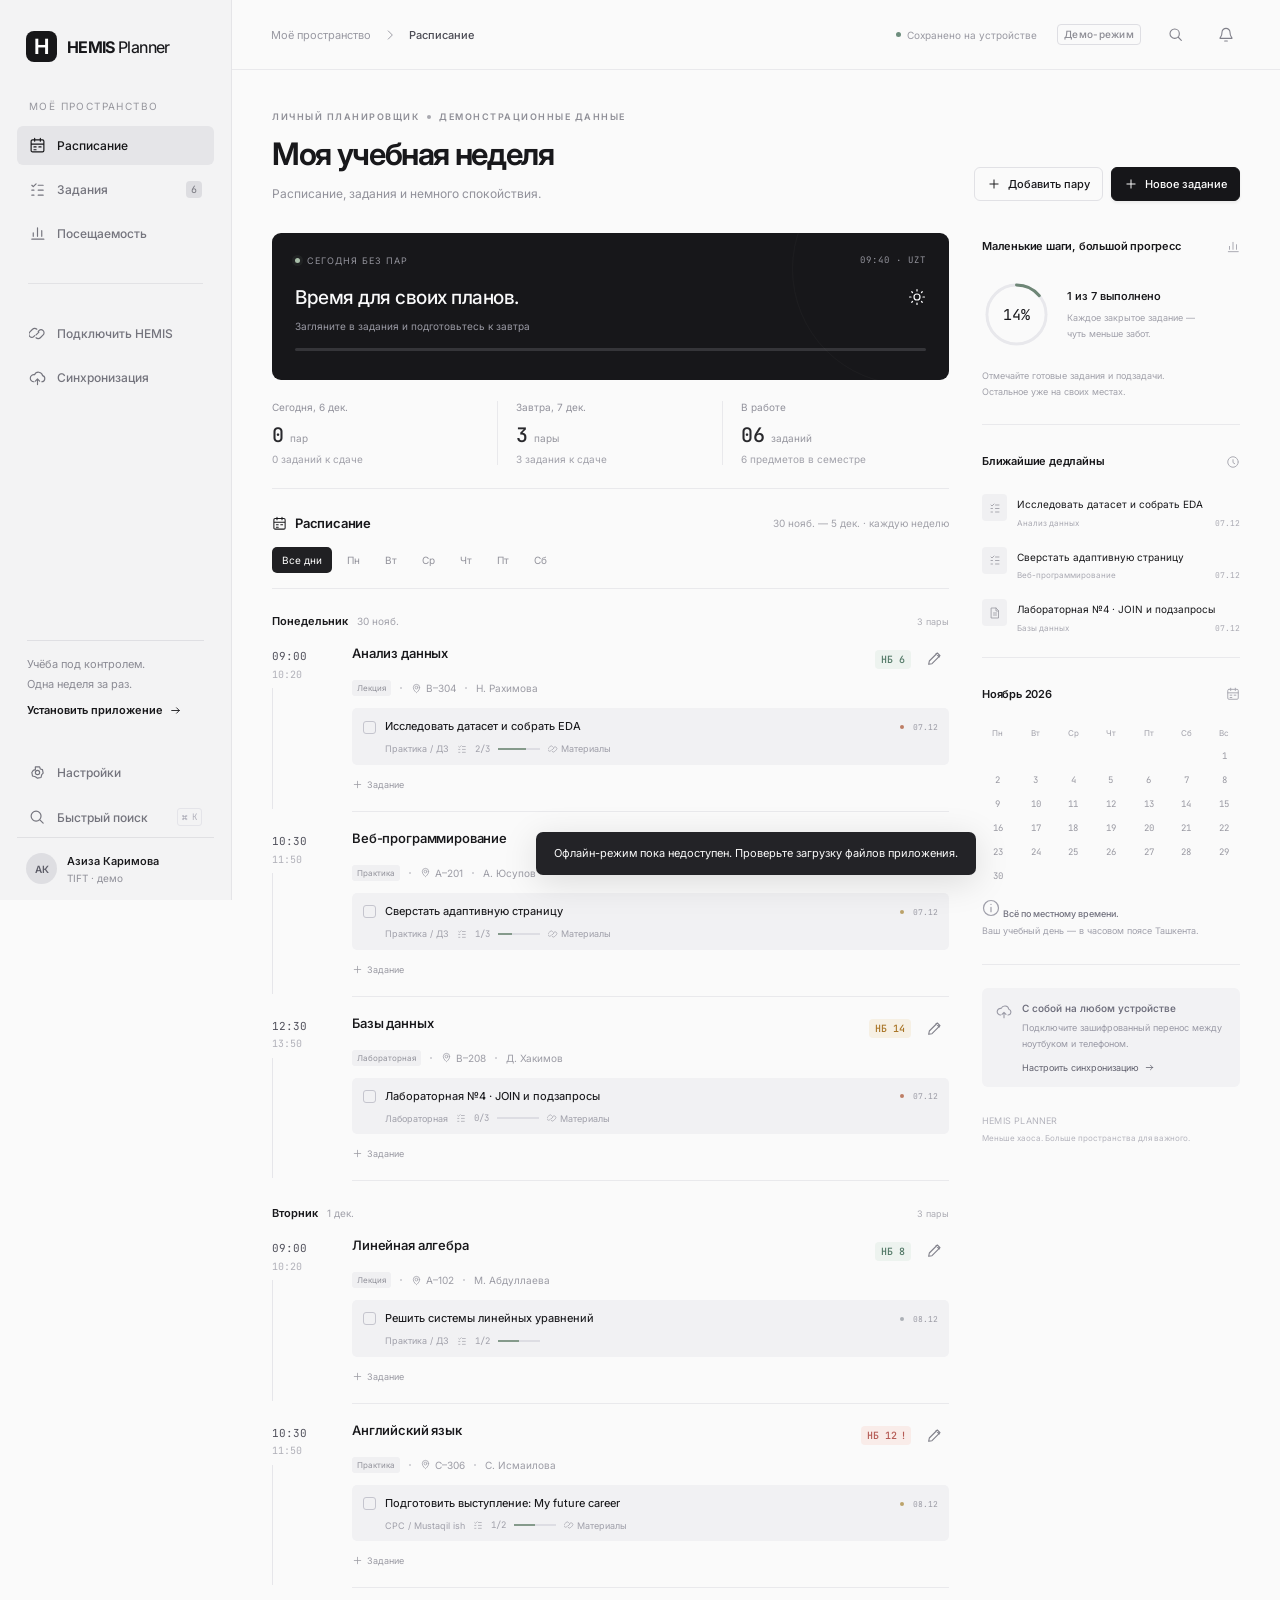
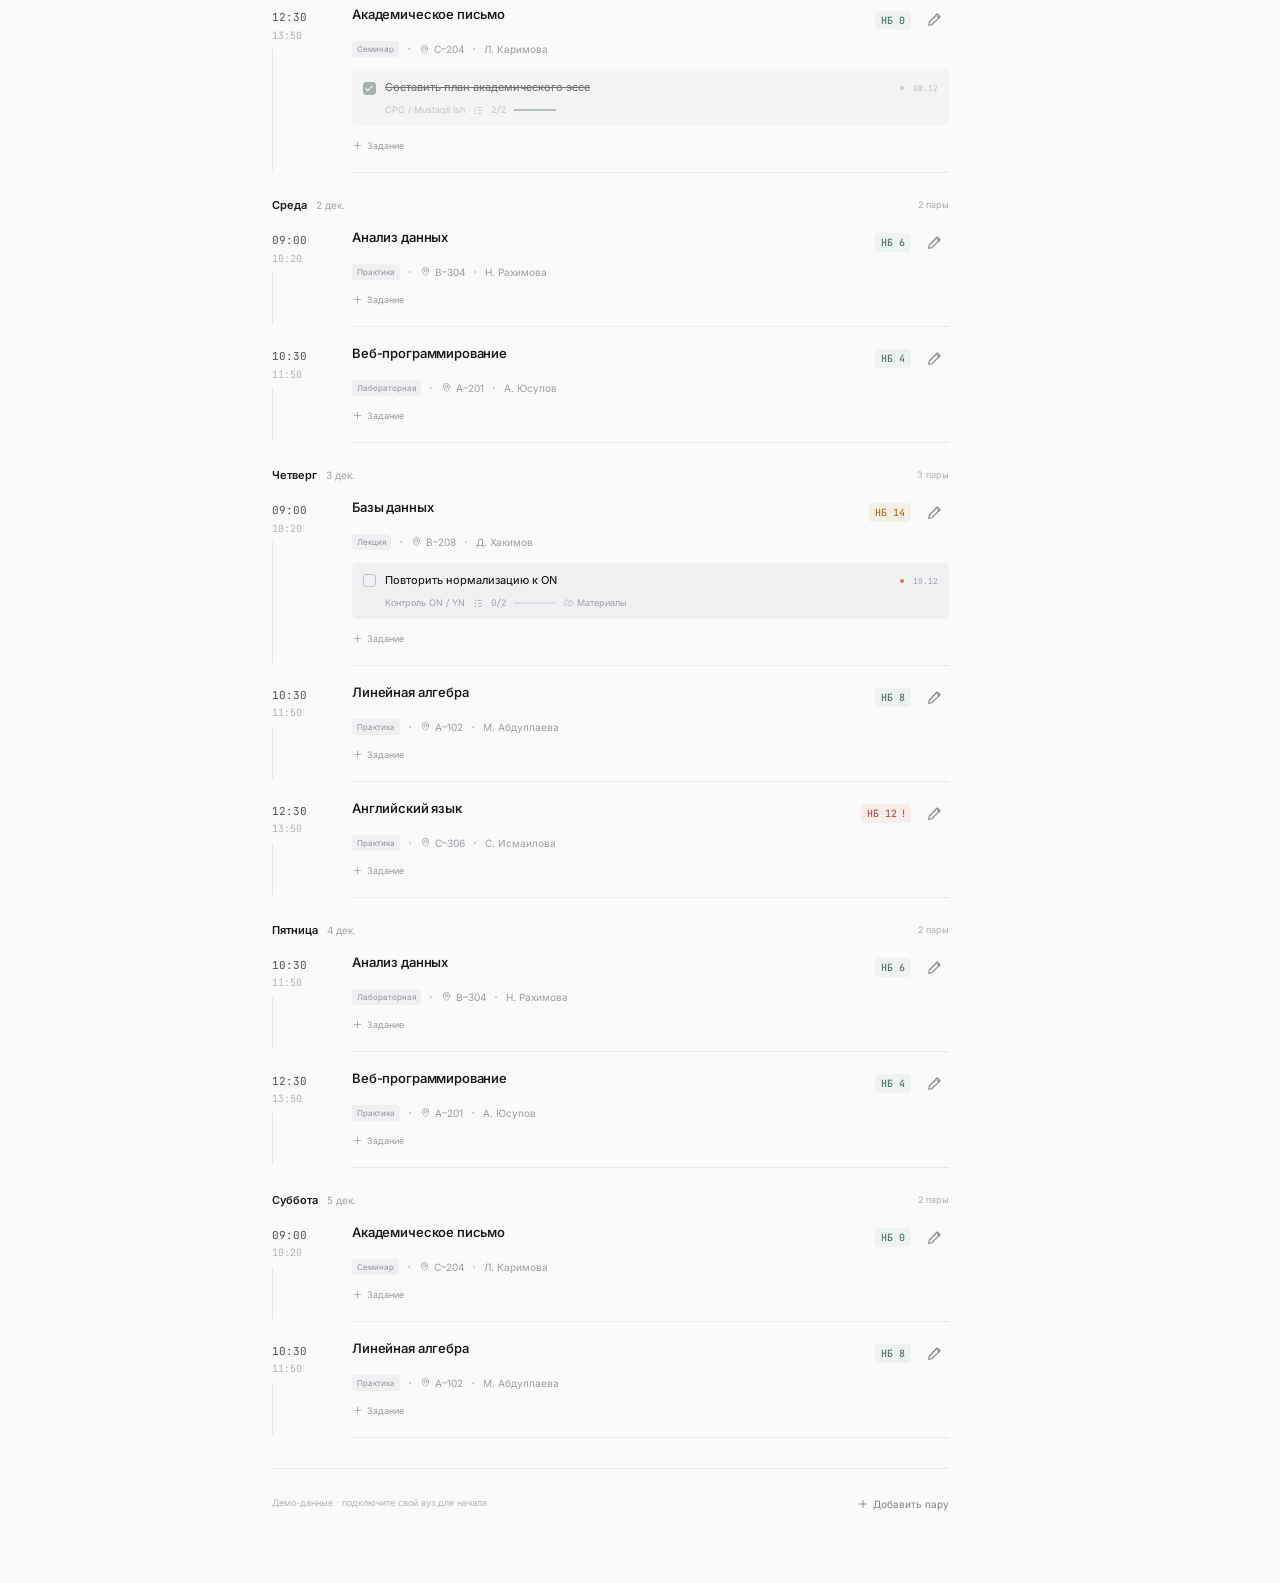
==== index.html @ 5d795e4b "Add files via upload" ====
<!doctype html>
<html lang="ru">
<head>
  <meta charset="UTF-8">
  <meta name="viewport" content="width=device-width, initial-scale=1, viewport-fit=cover">
  <meta name="theme-color" content="#09090b">
  <meta name="description" content="Вся учебная неделя в одном месте: расписание HEMIS, задания и контроль посещаемости.">
  <meta name="apple-mobile-web-app-capable" content="yes">
  <meta name="apple-mobile-web-app-status-bar-style" content="default">
  <title>HEMIS Planner — моя учебная неделя</title>
  <link rel="icon" href="./icon.svg" type="image/svg+xml">
  <link rel="apple-touch-icon" href="./icon-192.png">
  <link rel="manifest" href="./manifest.json">
  <link rel="preconnect" href="https://fonts.googleapis.com">
  <link rel="preconnect" href="https://fonts.gstatic.com" crossorigin>
  <link href="https://fonts.googleapis.com/css2?family=Inter:wght@400;450;500;550;600;650;700;750&family=JetBrains+Mono:wght@400;500;600&display=swap" rel="stylesheet">
  <link rel="stylesheet" href="./styles.css">
  <script type="module" src="./app.js"></script>
</head>
<body>
  <a class="skip-link" href="#main">К содержимому</a>
  <div id="app"><div class="boot">HEMIS<span>PLANNER</span><p>Собираем вашу учебную неделю…</p></div></div>
  <div id="modal-root"></div>
  <div id="toast" role="status" aria-live="polite"></div>
  <noscript>Для работы HEMIS Planner включите JavaScript в браузере.</noscript>
</body>
</html>
---- styles.css ----
:root{font-family:Inter,-apple-system,BlinkMacSystemFont,"Segoe UI",sans-serif;color:#18181b;background:#fafafa;font-size:14px;font-synthesis:none;--ink:#09090b;--muted:#8a8a93;--line:#e9e9ec;--soft:#f5f5f6;--green:#527866;--amber:#a97527;--red:#b55a54}
*{box-sizing:border-box}body{margin:0}button,input,select,textarea{font:inherit}button,a,input,select,textarea{-webkit-tap-highlight-color:transparent}button{cursor:pointer}button{color:inherit}a{color:inherit}button:disabled{opacity:.45;cursor:wait}button:focus-visible,a:focus-visible,input:focus-visible,select:focus-visible,textarea:focus-visible,summary:focus-visible{outline:2px solid #668876;outline-offset:3px}button{border:0;background:none}svg{width:18px;height:18px;stroke:currentColor;fill:none;stroke-width:1.65;stroke-linecap:round;stroke-linejoin:round;flex-shrink:0}h1,h2,h3,h4,p{margin:0}small{font-size:11px}.mono,time{font-family:"JetBrains Mono",monospace;font-variant-numeric:tabular-nums}.muted{color:var(--muted)}.skip-link{position:fixed;top:-60px;left:15px;background:#fff;padding:12px;z-index:200}.skip-link:focus{top:10px}.boot{margin:25vh auto;text-align:center;font-weight:750;font-size:26px}.boot span{font-size:12px;margin-left:8px}.boot p{font-size:14px;color:var(--muted);font-weight:400;margin-top:20px}
.layout{min-height:100vh}.sidebar{position:fixed;inset:0 auto 0 0;width:232px;background:#f3f3f4;border-right:1px solid #e5e5e8;display:flex;flex-direction:column;padding:31px 17px 16px;z-index:40}.brand{display:flex;align-items:center;gap:10px;padding:0 9px 30px;text-decoration:none}.brand-mark{width:31px;height:31px;background:#171719;border-radius:8px;color:white;display:grid;place-items:center;position:relative;font-weight:650;font-size:21px}.brand-name{font-size:16px;font-weight:700;letter-spacing:-.65px}.brand-name span{font-weight:450}.workspace-label{font-size:10px;letter-spacing:1.4px;text-transform:uppercase;color:#97979e;padding:0 12px;margin:8px 0 14px}.nav{display:flex;flex-direction:column;gap:5px}.nav button{display:flex;align-items:center;gap:11px;padding:11px 12px;border-radius:6px;text-align:left;color:#74747d;font-size:12px;font-weight:500}.nav button:hover{background:#eaeaec;color:#29292d}.nav button.active{color:#161618;background:#e5e5e8}.nav button svg{width:17px;height:17px}.nav .count{margin-left:auto;font:10px "JetBrains Mono",monospace;color:#77777f;background:#dddde1;padding:2px 5px;border-radius:4px}.nav-divider{border-top:1px solid #e2e2e5;margin:25px 11px}.nav-bottom{margin-top:auto}.sidebar-tip{margin:35px 10px 22px;padding:14px 0;border-top:1px solid #dfdfe3}.sidebar-tip p{font-size:11px;line-height:1.8;color:#8b8b94}.sidebar-tip button{font-size:11px;padding:8px 0 0;font-weight:600;display:flex;gap:6px;align-items:center}.sidebar-tip svg{width:13px;height:13px}.profile{display:flex;align-items:center;gap:10px;padding:15px 9px 0;border-top:1px solid #e0e0e3}.avatar{width:31px;height:31px;display:grid;place-items:center;border-radius:50%;background:#dedee2;color:#5d5d68;font-weight:600;font-size:10px}.profile-name{font-size:11px;font-weight:550;max-width:138px;overflow:hidden;text-overflow:ellipsis}.profile small{display:block;font-size:10px;color:#909099;margin-top:4px}.main-shell{margin-left:232px}.topbar{height:70px;border-bottom:1px solid var(--line);padding:0 39px;display:flex;justify-content:space-between;align-items:center;font-size:11px;color:#9999a2;background:#fafafa}.breadcrumb{display:flex;align-items:center;gap:12px}.breadcrumb strong{font-weight:500;color:#4b4b54}.breadcrumb svg{width:14px;height:14px}.top-actions{display:flex;align-items:center;gap:20px}.saved{display:flex;gap:6px;align-items:center;font-size:10px}.saved i,.online-dot{width:5px;height:5px;background:#6d8d7d;border-radius:50%;display:inline-block}.icon-btn{width:30px;height:30px;display:inline-grid;place-items:center;border-radius:5px;color:#80808a}.icon-btn:hover{background:#eeeef0;color:#202025}.icon-btn svg{width:16px;height:16px}.menu-toggle{display:none}.mobile-backdrop{display:none}.content{max-width:1460px;margin:auto;padding:41px 40px 70px}.page-eyebrow{font-size:9px;font-weight:600;color:#8e8e96;letter-spacing:1.5px;text-transform:uppercase;display:flex;align-items:center;gap:8px}.page-eyebrow .dot{width:4px;height:4px;background:#a8a8af;border-radius:50%}.page-heading{display:flex;justify-content:space-between;gap:20px;align-items:flex-end;margin-top:13px}.page-heading h1{font-size:31px;line-height:1.2;font-weight:650;letter-spacing:-1.35px}.page-heading p{font-size:12px;color:#91919a;margin-top:12px;line-height:1.6}.page-heading .actions{display:flex;gap:8px;padding-bottom:2px}.btn{display:inline-flex;align-items:center;justify-content:center;gap:7px;padding:9px 12px;border-radius:6px;border:1px solid #e1e1e5;background:#fafafa;font-size:11px;font-weight:500;min-height:34px;white-space:nowrap}.btn svg{width:14px;height:14px}.btn:hover{background:#eeeef0}.btn.primary{background:#161619;color:#fff;border-color:#161619;box-shadow:0 2px 3px #00000010}.btn.primary:hover{background:#333337}.btn.ghost{background:transparent;border-color:transparent;color:#898992}.btn.danger{color:#ae514b;border-color:#e8cfcb}.badge{display:inline-flex;align-items:center;gap:5px;padding:4px 6px;border-radius:4px;font-size:9px;line-height:1.1;font-weight:500;background:#efeff1;color:#8b8b93;white-space:nowrap}.badge.demo{letter-spacing:.3px;border:1px solid #dedee3;background:transparent}.badge.ok{background:#edf3ef;color:var(--green)}.badge.warning{background:#f6f0e4;color:var(--amber)}.badge.critical{background:#f9ece9;color:var(--red)}.badge svg{width:10px;height:10px}.dashboard-grid{display:grid;grid-template-columns:minmax(0,1fr) 258px;gap:33px;margin-top:30px}.primary-column{min-width:0}.live-card{background:#17171a;color:#f9f9fa;border-radius:9px;padding:21px 23px 18px;position:relative;overflow:hidden;min-height:147px}.live-card:after{content:"";position:absolute;width:230px;height:230px;border:1px solid #ffffff07;border-radius:50%;right:-75px;top:-80px;pointer-events:none}.live-header{display:flex;align-items:center;justify-content:space-between;font-size:9px;color:#94949d;letter-spacing:1px;text-transform:uppercase}.live-label{display:flex;align-items:center;gap:7px}.live-label i{width:5px;height:5px;border-radius:50%;background:#a8bea9;box-shadow:0 0 0 3px #a8bea912}.live-title{margin-top:16px;display:flex;justify-content:space-between;align-items:center;gap:10px}.live-title h2{font-size:19px;font-weight:500;letter-spacing:-.5px}.live-title .mono{font-size:24px;font-weight:400;letter-spacing:-1px}.live-title .mono small{font-size:10px;color:#a2a2ac;letter-spacing:0}.live-caption{display:flex;justify-content:space-between;font-size:10px;margin:7px 0 16px;color:#9a9aa4}.progress{height:3px;background:#e9e9ec;border-radius:2px;overflow:hidden}.progress>span{height:100%;display:block;background:#738b7b;border-radius:2px;transition:width .25s}.live-card .progress{background:#353539}.live-card .progress>span{background:#a6b8aa}.summary-strip{display:grid;grid-template-columns:repeat(3,1fr);padding:21px 0 23px;border-bottom:1px solid var(--line)}.summary-cell{padding:0 18px;border-right:1px solid var(--line)}.summary-cell:first-child{padding-left:0}.summary-cell:last-child{border:0}.summary-cell label{display:block;color:#92929c;font-size:10px;margin-bottom:9px}.summary-cell strong{font:20px "JetBrains Mono",monospace;font-weight:500;color:#29292d}.summary-cell small{margin-left:6px;color:#96969f;font-size:10px}.summary-cell .minor{font:10px Inter,sans-serif;color:#a1a1aa;margin-top:5px}.section-toolbar{display:flex;align-items:center;justify-content:space-between;padding:26px 0 16px;gap:14px}.section-toolbar h2{font-size:13px;font-weight:600;letter-spacing:-.2px;display:flex;gap:8px;align-items:center}.section-toolbar h2 svg{width:15px;height:15px}.section-toolbar .subtle{font-size:10px;color:#a1a1a9}.day-tabs{display:flex;gap:5px;align-items:center;border-bottom:1px solid var(--line);padding-bottom:15px}.day-tab{font-size:10px;padding:7px 10px;border-radius:5px;color:#92929b;white-space:nowrap;position:relative}.day-tab:hover{background:#eeeef0}.day-tab.selected{background:#202023;color:white}.day-tab.is-today:after{content:"";position:absolute;bottom:2px;width:3px;height:3px;border-radius:50%;background:#72927d;left:calc(50% - 1px)}.day-tab.selected.is-today:after{background:#c2d4c5}.day-section{margin-top:25px}.day-title{display:flex;align-items:center;gap:9px;padding-bottom:16px}.day-title h3{font-size:11px;font-weight:600}.day-title .date{font-size:10px;color:#a1a1aa}.day-title .today-tag{font-size:8px;color:#758b7d;background:#eef2ef;padding:3px 5px;border-radius:3px}.day-title .pair-count{margin-left:auto;font-size:9px;color:#acacb4}.lesson{display:grid;grid-template-columns:65px minmax(0,1fr);gap:15px;margin-bottom:17px}.lesson-time{padding-top:3px;position:relative}.lesson-time time{display:block;font-size:11px;line-height:1.7;color:#50505b}.lesson-time time+time{color:#b1b1b9;font-size:10px}.lesson-time:after{content:"";position:absolute;top:44px;left:0;width:1px;bottom:3px;background:#e6e6ea}.lesson-content{min-width:0;padding-bottom:16px;border-bottom:1px solid var(--line)}.lesson.is-live .lesson-time time:first-child{color:#60816e}.lesson-head{display:flex;justify-content:space-between;gap:8px;align-items:flex-start}.lesson-name{font-size:13px;font-weight:550;letter-spacing:-.15px;line-height:1.5}.lesson-head-actions{display:flex;align-items:center;gap:8px}.lesson-meta{font-size:9px;color:#9c9ca5;margin-top:6px;display:flex;gap:9px;align-items:center;flex-wrap:wrap}.lesson-meta .separator{width:2px;height:2px;border-radius:50%;background:#c7c7cd}.lesson-meta svg{width:11px;height:11px}.lesson-meta span{display:flex;gap:4px;align-items:center}.lesson-type{color:#92929b;background:#f0f0f2;padding:3px 5px;border-radius:3px;font-size:8px}.quick-add{font-size:9px;color:#9a9aa3;display:flex;align-items:center;gap:4px;padding:5px 0;margin-top:9px}.quick-add:hover{color:#29292d}.quick-add svg{width:11px;height:11px}.task-list{margin-top:12px;display:flex;flex-direction:column;gap:6px}.task{background:#f1f1f3;border-radius:5px;padding:10px 11px}.task.completed{opacity:.6}.task-main{display:flex;align-items:center;gap:9px}.check{appearance:none;-webkit-appearance:none;flex-shrink:0;width:13px;height:13px;border:1px solid #c5c5ce;border-radius:3px;margin:0;background:transparent;display:grid;place-items:center;cursor:pointer}.check:checked{background:#6d8775;border-color:#6d8775}.check:checked:after{content:"";width:6px;height:3px;border-left:1.5px solid white;border-bottom:1.5px solid white;transform:rotate(-45deg) translateY(-1px)}.task-title{font-size:10px;line-height:1.6;font-weight:450;flex:1;text-align:left;padding:0}.completed .task-title{text-decoration:line-through}.priority-dot{width:4px;height:4px;background:#acb0b6;border-radius:50%;flex-shrink:0}.priority-dot.high{background:#bd7e65}.priority-dot.medium{background:#bca36b}.task-due{font:8px "JetBrains Mono",monospace;color:#9b9ba5;white-space:nowrap}.task-due.overdue{color:#b46961}.task-subline{display:flex;align-items:center;gap:8px;margin:7px 0 0 22px;color:#a0a0aa;font-size:8px}.task-subline svg{width:10px;height:10px}.task-subline .mini-progress{width:42px;height:2px;background:#dddde3}.mini-progress span{height:100%;display:block;background:#859a8b}.task-subline a{display:flex;gap:3px;align-items:center;text-decoration:none}.task-details{margin:12px 0 0 22px;border-top:1px solid #e4e4e9;padding-top:10px}.task-details p{font-size:10px;color:#888892;line-height:1.8;white-space:pre-wrap;overflow-wrap:anywhere}.checklist{display:flex;flex-direction:column;gap:9px;margin:10px 0}.checklist label{display:flex;gap:8px;align-items:center;font-size:10px;color:#686872}.task-edit-actions{display:flex;gap:12px;margin-top:12px}.text-btn{font-size:10px;padding:0;color:#81818c;display:inline-flex;gap:4px;align-items:center}.text-btn:hover{color:#202027}.text-btn svg{width:12px;height:12px}.task-edit-actions .delete{color:#b17a74}.aside{padding-left:0}.aside-section{border-bottom:1px solid var(--line);padding:4px 0 24px;margin-bottom:23px}.aside-title{display:flex;justify-content:space-between;align-items:center;font-size:11px;font-weight:600;letter-spacing:-.2px}.aside-title svg{width:14px;height:14px;color:#a8a8b0}.weekly-progress{display:flex;gap:16px;align-items:center;margin-top:24px}.ring{width:69px;height:69px;position:relative;flex-shrink:0}.ring svg{width:69px;height:69px;transform:rotate(-90deg);stroke-width:3}.ring .ring-bg{stroke:#e8e8ec}.ring .ring-value{stroke:#6e8676;stroke-linecap:round}.ring strong{position:absolute;inset:0;display:grid;place-items:center;font:15px "JetBrains Mono",monospace}.weekly-copy strong{font-size:11px;font-weight:550;display:block}.weekly-copy p{font-size:9px;color:#a0a0aa;line-height:1.8;margin-top:5px}.aside-caption{font-size:9px;color:#a1a1aa;line-height:1.8;margin-top:19px}.deadline-list{display:flex;flex-direction:column;gap:19px;margin-top:23px}.deadline{display:grid;grid-template-columns:26px 1fr;gap:9px;align-items:start}.deadline-icon{width:25px;height:27px;background:#f0f0f2;border-radius:4px;display:grid;place-items:center;color:#9999a2}.deadline-icon svg{width:12px;height:12px}.deadline button{text-align:left;font-size:10px;line-height:1.65;padding:0}.deadline p{font-size:8px;color:#aaaab3;margin-top:5px;display:flex;justify-content:space-between;gap:5px}.mini-calendar{margin-top:22px;display:grid;grid-template-columns:repeat(7,1fr);gap:6px;text-align:center}.mini-calendar span{font-size:8px;color:#a1a1aa;line-height:2}.mini-calendar .cal-day{font:9px "JetBrains Mono",monospace;color:#9999a2;padding:3px 0;border-radius:4px}.mini-calendar .cal-day.current{background:#26262a;color:#fff}.aside-note{font-size:9px;color:#a0a0ab;line-height:1.9;margin-top:14px}.aside-note strong{font-weight:500;color:#72727f}.sync-mini{display:flex;gap:10px;align-items:flex-start;padding:14px;background:#f2f2f4;border-radius:6px;color:#9999a5}.sync-mini>svg{width:16px;height:16px;margin-top:1px}.sync-mini h4{font-size:10px;font-weight:550;color:#6e6e7c}.sync-mini p{font-size:9px;line-height:1.8;margin-top:6px}.sync-mini button{font-size:9px;color:#61616e;display:flex;align-items:center;gap:5px;padding:10px 0 0}.sync-mini button svg{width:11px;height:11px}.footer-note{margin-top:25px;font-size:8px;color:#b4b4bd;line-height:2}.footer-note span{font-size:9px;letter-spacing:.2px}
.view-body{margin-top:30px}.view-tools{display:flex;align-items:center;justify-content:space-between;gap:15px;margin-bottom:20px}.search-field{position:relative;width:250px}.search-field svg{position:absolute;top:11px;left:11px;width:14px;height:14px;color:#9b9ba6}.search-field input{padding-left:33px}.input{border:1px solid #dedee4;border-radius:5px;background:#fafafa;padding:10px 11px;width:100%;color:#45454f;font-size:12px;min-height:38px}.input::placeholder{color:#b3b3be}.input:focus{border-color:#919d95;outline:none;box-shadow:0 0 0 2px #748d7b16}textarea.input{resize:vertical;line-height:1.7}.filter-select{width:auto;min-width:140px}.full-task-list{max-width:900px}.full-task-group{margin:26px 0}.full-task-group h3{font-size:11px;margin-bottom:12px;display:flex;align-items:center;gap:10px}.full-task-group h3 span{font-size:9px;color:#a4a4ae;font-weight:400}.full-task-list .task{padding:14px 15px;margin-bottom:8px}.full-task-list .task-title{font-size:12px}.full-task-list .task-subline{font-size:9px}.empty{padding:45px 20px;text-align:center;border:1px dashed #dedee4;border-radius:7px;color:#a1a1ac;font-size:12px;line-height:1.9}.empty svg{width:25px;height:25px;margin-bottom:12px;color:#9aab9f}.empty strong{display:block;color:#666672;font-weight:500}.empty .btn{margin-top:15px}.attendance-overview{display:grid;grid-template-columns:repeat(3,1fr);border-top:1px solid var(--line);border-bottom:1px solid var(--line);padding:25px 0;margin-bottom:30px}.attendance-overview>div{border-right:1px solid var(--line);padding:0 25px}.attendance-overview>div:first-child{padding-left:0}.attendance-overview>div:last-child{border:0}.attendance-overview strong{font:26px "JetBrains Mono",monospace}.attendance-overview p{font-size:10px;color:#92929e;margin-top:8px}.attendance-grid{display:grid;grid-template-columns:repeat(2,minmax(0,1fr));gap:18px}.attendance-card{border:1px solid var(--line);border-radius:7px;padding:23px}.attendance-card header{display:flex;align-items:center;justify-content:space-between;gap:10px}.attendance-card h3{font-size:13px;font-weight:550}.attendance-percentage{margin-top:25px;display:flex;justify-content:space-between;align-items:baseline}.attendance-percentage strong{font:25px "JetBrains Mono",monospace;letter-spacing:-1px}.attendance-percentage small{font-size:10px;color:#9e9eaa}.attendance-card .progress{margin-top:13px;height:4px}.attendance-card.warning .progress span{background:#b59a64}.attendance-card.critical .progress span{background:#b9776f}.absence-split{display:grid;grid-template-columns:1fr 1fr;margin-top:20px;font-size:10px;color:#a0a0ab;gap:10px}.absence-split b{display:block;font:14px "JetBrains Mono",monospace;color:#555560;margin-top:7px}.attendance-card footer{border-top:1px solid var(--line);padding-top:15px;margin-top:19px;display:flex;justify-content:space-between;align-items:center;font-size:9px;color:#9696a2;gap:10px}.info-note{display:flex;gap:10px;background:#f0f0f3;padding:15px;border-radius:6px;color:#94949e;font-size:10px;line-height:1.8;margin-top:25px}.info-note svg{width:15px;height:15px;flex-shrink:0;margin-top:2px}.settings-card{max-width:760px;border-top:1px solid var(--line);padding:26px 0}.settings-card h2{font-size:13px;margin-bottom:8px}.settings-card>p{font-size:11px;color:#91919e;line-height:1.8;margin-bottom:20px}.form-grid{display:grid;grid-template-columns:1fr 1fr;gap:17px}.field{display:flex;flex-direction:column;gap:7px;font-size:11px;color:#71717d}.field.full{grid-column:1/-1}.field small{font-size:9px;color:#a0a0ac;line-height:1.7}.form-actions{display:flex;justify-content:flex-end;gap:8px;margin-top:24px}.checkbox-label{display:flex;gap:9px;align-items:flex-start;font-size:11px;color:#8a8a97;line-height:1.8}.checkbox-label input{margin-top:4px;accent-color:#202023}.settings-inline{display:flex;gap:12px;align-items:center;flex-wrap:wrap}.settings-inline .input{width:auto}.key-hint{font:9px "JetBrains Mono",monospace;border:1px solid #e4e4e9;padding:2px 4px;border-radius:3px;color:#b1b1bc}.hidden{display:none!important}
.modal-backdrop{position:fixed;inset:0;background:#09090b65;backdrop-filter:blur(3px);z-index:90;display:flex;align-items:center;justify-content:center;padding:25px;animation:fade-in .15s}.modal{width:560px;max-width:100%;background:#fafafa;border:1px solid #e4e4e7;border-radius:11px;box-shadow:0 30px 90px #00000030;max-height:90dvh;overflow:auto}.modal.wide{width:640px}.modal-header{display:flex;align-items:center;justify-content:space-between;padding:23px 25px 18px;border-bottom:1px solid var(--line);gap:15px}.modal-header h2{font-size:16px;letter-spacing:-.4px;font-weight:600}.modal-body{padding:23px 25px 25px}.modal-description{font-size:11px;color:#9797a3;line-height:1.9;margin-bottom:20px}.modal-tabs{display:flex;gap:5px;padding-bottom:18px}.modal-tabs button{padding:8px 12px;border-radius:5px;font-size:11px;color:#9696a3}.modal-tabs button.active{background:#e9e9ed;color:#42424e}.form-status{font-size:11px;line-height:1.8;color:#848491;white-space:pre-wrap;overflow-wrap:anywhere;margin-top:16px;max-height:170px;overflow:auto}.form-status.error{color:#b16961}.notice{font-size:10px;color:#8c8c98;line-height:1.8;padding:13px 14px;background:#efeff2;border-radius:5px;margin-top:16px}.notice a{text-decoration:underline}.modal .form-actions{border-top:1px solid var(--line);padding-top:20px}.checklist-editor{display:flex;flex-direction:column;gap:8px}.step-editor{display:flex;align-items:center;gap:8px}.step-editor .input{flex:1;min-width:0}.step-editor .icon-btn{flex-shrink:0}.modal .divider{height:1px;background:var(--line);margin:22px 0}.dialog-close{font-size:19px;line-height:1}#toast{position:fixed;bottom:25px;left:calc(50% + 116px);transform:translate(-50%,15px);background:#232327;color:#fafafa;padding:12px 18px;border-radius:7px;font-size:11px;box-shadow:0 7px 35px #00000020;z-index:120;max-width:calc(100% - 40px);pointer-events:none;opacity:0;transition:opacity .2s,transform .2s;line-height:1.7}#toast.show{opacity:1;transform:translate(-50%,0)}.sync-state{display:flex;align-items:center;gap:8px;font-size:11px;color:#7e9685;margin:15px 0}.connection-card{border:1px solid var(--line);border-radius:7px;padding:22px;max-width:680px;margin-bottom:18px}.connection-card h3{font-size:13px;font-weight:550;margin-bottom:10px}.connection-card p{color:#9393a0;font-size:11px;line-height:1.9}.connection-card .btn{margin-top:17px}.page-foot{padding-top:26px;border-top:1px solid var(--line);font-size:9px;line-height:1.8;color:#b2b2bd;margin-top:30px;display:flex;justify-content:space-between}.day-add{margin-left:auto;color:#b1b1bb}.day-add svg{width:13px;height:13px}.search-results{display:flex;flex-direction:column;gap:5px}.search-result{padding:12px;text-align:left;background:#f0f0f3;border-radius:5px;font-size:12px;display:flex;justify-content:space-between;gap:10px}.search-result small{font-size:9px;color:#9696a3}.search-result:hover{background:#e7e7ec}.no-bottom-border{border-bottom:0}.offline-banner{background:#f5efe2;color:#99793c;text-align:center;font-size:10px;padding:8px}.desktop-only{display:inline-flex}
.task-title{font-size:11px}.lesson-meta{font-size:10px}.task-subline{font-size:9px}.badge{font-size:10px}.aside-title{line-height:1.7}.weekly-copy strong{line-height:1.7}
@keyframes fade-in{from{opacity:0}to{opacity:1}}@media(min-width:1600px){.content{padding-top:50px}.dashboard-grid{grid-template-columns:minmax(0,1fr) 285px;gap:45px}.sidebar{width:246px}.main-shell{margin-left:246px}}
@media(max-width:1200px){.sidebar{width:210px;padding-left:12px;padding-right:12px}.main-shell{margin-left:210px}.topbar{padding:0 28px}.content{padding:33px 28px 60px}.dashboard-grid{gap:24px;grid-template-columns:minmax(0,1fr) 220px}.page-heading h1{font-size:27px}.task-due{display:none}.day-tab{padding:7px 8px}.lesson{grid-template-columns:55px minmax(0,1fr);gap:10px}.lesson-head-actions{gap:3px}.page-heading .actions .btn{padding:8px 10px}.top-actions{gap:10px}.saved{display:none}}
@media(max-width:1020px){.dashboard-grid{grid-template-columns:minmax(0,1fr)}.aside{display:grid;grid-template-columns:1fr 1fr;gap:25px}.aside-section{margin-bottom:0}.aside .calendar-section,.aside .footer-note{display:none}.sync-mini{grid-column:1/-1}.attendance-grid{grid-template-columns:1fr}.page-heading{align-items:flex-start}.page-heading .actions{flex-direction:column}.task-due{display:block}}
@media(max-width:720px){.sidebar{transform:translateX(-100%);transition:transform .2s;width:232px}.sidebar.open{transform:translateX(0)}.mobile-backdrop.visible{display:block;position:fixed;inset:0;background:#09090b50;z-index:39}.main-shell{margin-left:0}.topbar{height:57px;padding:0 20px}.menu-toggle{display:inline-grid}.breadcrumb{gap:8px;font-size:10px}.top-actions{gap:2px}.top-actions .mode-badge{display:none}.content{padding:28px 20px 45px}.page-heading h1{font-size:26px;letter-spacing:-1px}.page-heading p{font-size:11px;max-width:240px}.page-heading .actions{padding-top:2px}.page-heading .actions .btn:not(.primary){display:none}.page-heading .actions .btn{font-size:10px;min-height:32px}.page-heading .actions .btn svg{width:12px}.page-eyebrow{font-size:8px}.dashboard-grid{margin-top:24px}.live-card{padding:19px 19px 17px;min-height:143px}.live-title h2{font-size:17px}.live-title .mono{font-size:22px}.summary-cell{padding:0 12px}.summary-cell label{font-size:9px}.summary-cell strong{font-size:20px}.summary-cell small{font-size:8px;margin-left:3px}.summary-cell .minor{font-size:8px}.day-tabs{gap:3px;justify-content:space-between}.day-tab{font-size:9px;padding:7px 9px}.day-tab:first-child{padding:7px}.section-toolbar{padding-top:23px}.section-toolbar .subtle{font-size:9px}.lesson{grid-template-columns:49px minmax(0,1fr);gap:9px}.lesson-name{font-size:12px}.lesson-time time{font-size:10px}.lesson-time time+time{font-size:9px}.lesson-head .badge{font-size:8px}.lesson-head .icon-btn{width:18px;height:21px}.lesson-meta{gap:6px;font-size:8px}.task{padding:9px}.task-title{font-size:9px}.task-due{font-size:7px}.task-subline{font-size:7px;gap:6px}.task-subline .mini-progress{width:30px}.aside{gap:20px}.aside-title{font-size:10px}.weekly-progress{gap:10px}.ring,.ring svg{width:58px;height:58px}.ring strong{font-size:13px}.weekly-copy strong{font-size:10px}.weekly-copy p{font-size:8px}.deadline button{font-size:9px}.deadline{grid-template-columns:21px 1fr;gap:7px}.deadline-icon{width:21px;height:24px}.aside-caption{font-size:8px}.deadline p{font-size:7px;display:block}.sync-mini{margin-top:0}.view-tools{align-items:stretch}.search-field{width:100%}.filter-select{font-size:10px;min-width:110px;max-width:145px}.attendance-overview>div{padding:0 15px}.attendance-overview strong{font-size:21px}.attendance-overview p{font-size:9px}.attendance-card{padding:20px}.form-grid{gap:14px}.modal-backdrop{padding:12px}.modal{max-height:94dvh;border-radius:9px}.modal-header{padding:19px 20px 16px}.modal-body{padding:20px}.field{font-size:10px}.input{font-size:12px}.modal-tabs button{font-size:10px;padding:8px 10px}#toast{left:50%;bottom:18px;min-width:250px;text-align:center}.desktop-only{display:none}.page-foot{font-size:8px}.task-details{margin-left:20px}}
@media(max-width:720px){.task-title{font-size:11px}.task-main{flex-wrap:wrap;row-gap:5px}.task-due{font-size:8px}.task-subline{font-size:8px;flex-wrap:wrap;line-height:1.7}.lesson-name{font-size:13px}.lesson-meta{font-size:10px;line-height:1.7}.quick-add{font-size:10px;min-height:28px}.task-details p,.checklist label{font-size:11px}.day-tab{min-height:33px}.task .check,.checklist .check{width:15px;height:15px}.form-grid{grid-template-columns:1fr}.field.full{grid-column:auto}.view-tools{flex-wrap:wrap}.filter-select{max-width:none;width:100%}.aside{grid-template-columns:1fr}.aside .aside-section{padding-bottom:20px}.deadline p{display:flex}.aside-title{font-size:12px}.weekly-copy strong{font-size:11px}.weekly-copy p,.aside-caption,.deadline button{font-size:10px}.sync-mini h4{font-size:12px}.sync-mini p,.sync-mini button{font-size:11px}.page-heading .actions .btn{white-space:normal;text-align:center}.attendance-card h3{line-height:1.7}.attendance-card footer{flex-wrap:wrap;line-height:1.7}.modal .form-actions{flex-wrap:wrap}}
@media(prefers-reduced-motion:reduce){*{animation:none!important;transition:none!important;scroll-behavior:auto!important}}
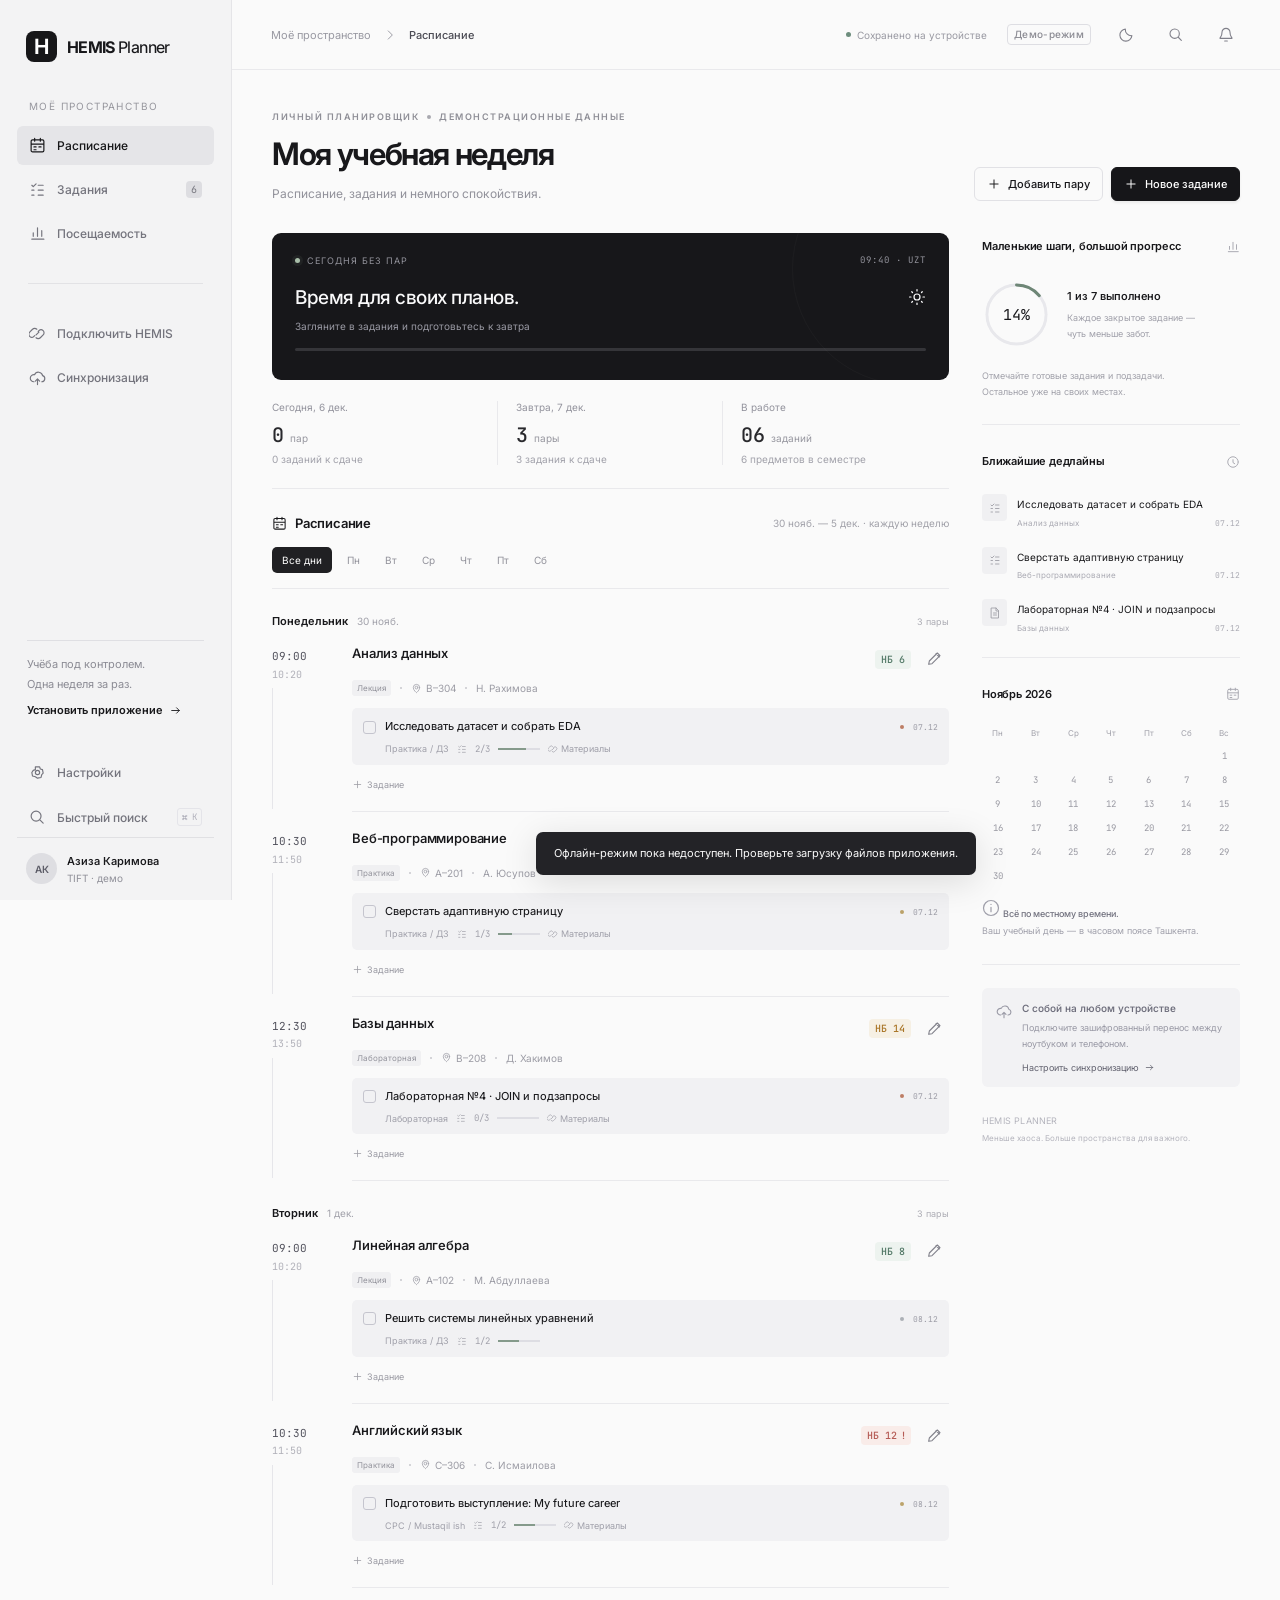
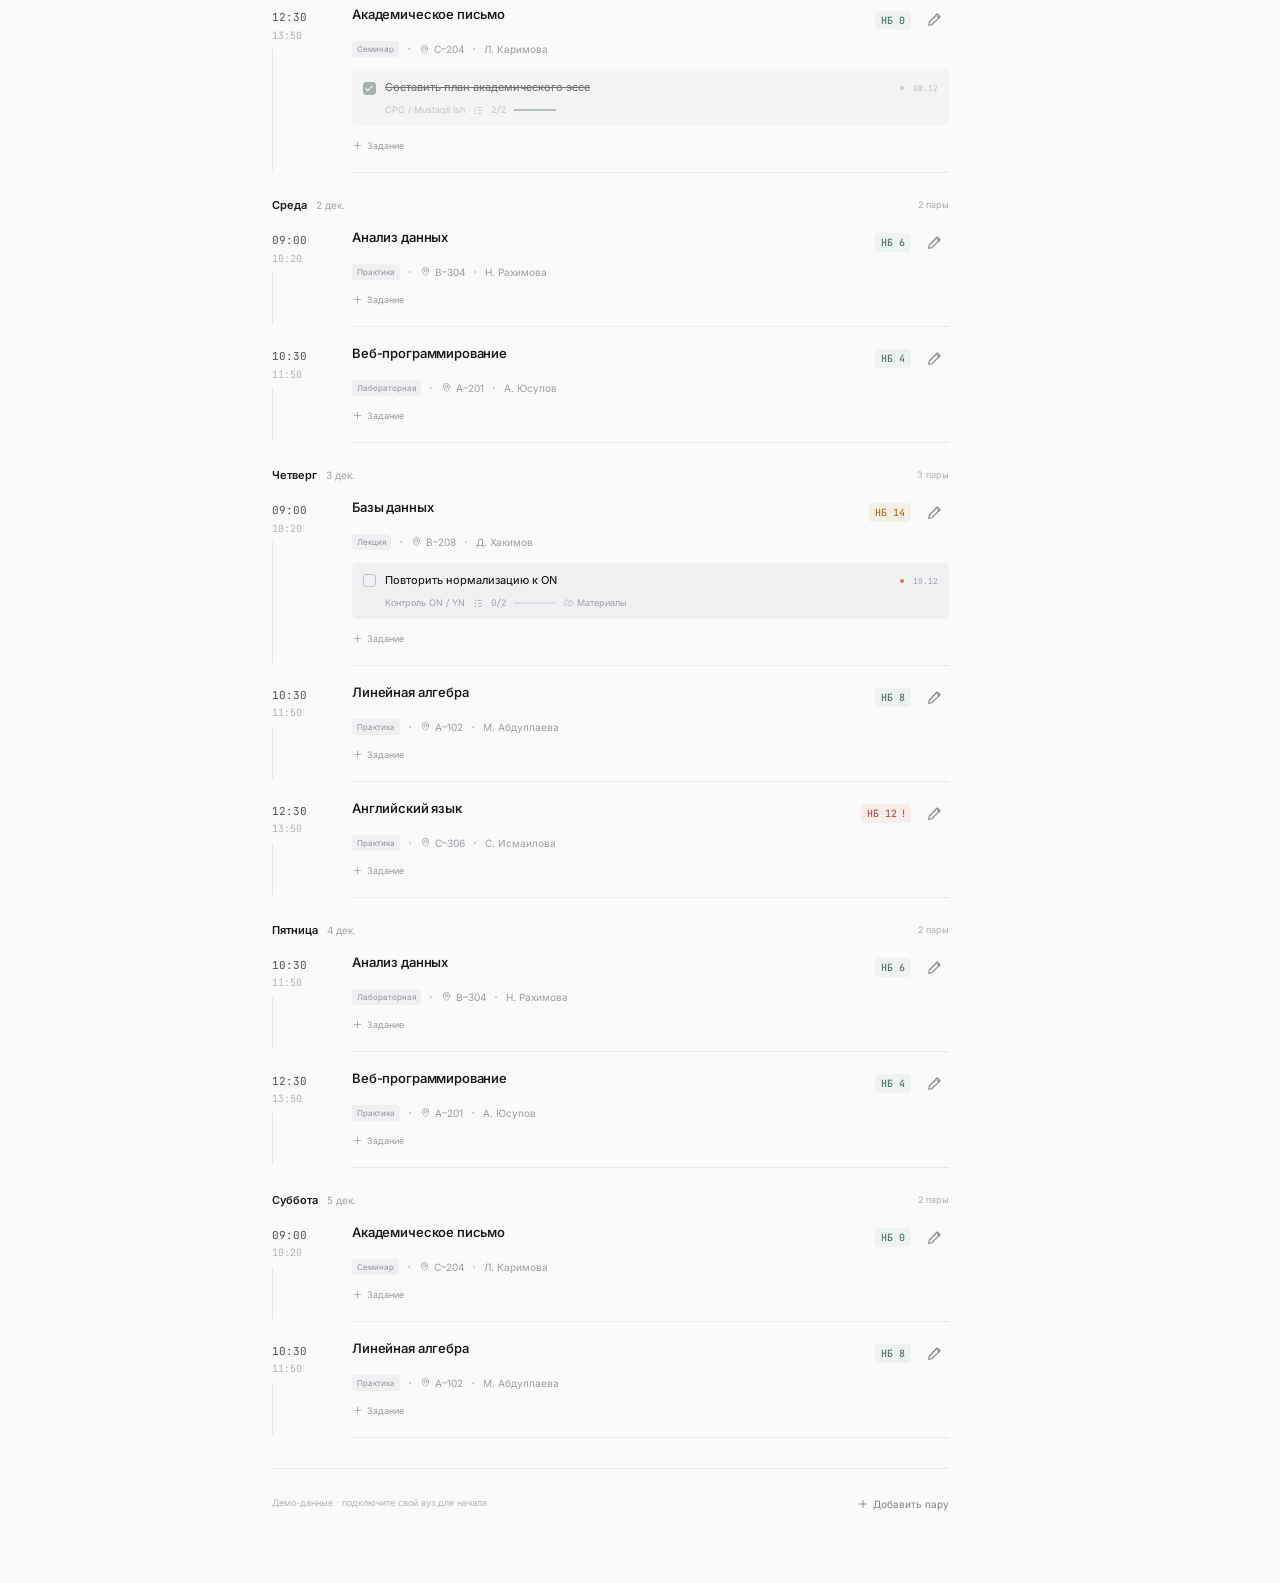
==== commit a32019cc: "Add files via upload" ====
--- a/index.html
+++ b/index.html
@@ -5,17 +5,32 @@
   <meta name="viewport" content="width=device-width, initial-scale=1, viewport-fit=cover">
   <meta name="theme-color" content="#09090b">
   <meta name="description" content="Вся учебная неделя в одном месте: расписание HEMIS, задания и контроль посещаемости.">
+  <meta name="application-version" content="2026.10.20.3">
   <meta name="apple-mobile-web-app-capable" content="yes">
   <meta name="apple-mobile-web-app-status-bar-style" content="default">
   <title>HEMIS Planner — моя учебная неделя</title>
   <link rel="icon" href="./icon.svg" type="image/svg+xml">
   <link rel="apple-touch-icon" href="./icon-192.png">
   <link rel="manifest" href="./manifest.json">
+  <script>
+    (function () {
+      var preference = 'system';
+      try { preference = localStorage.getItem('hemis-planner-theme-v1:' + new URL('./', location.href).pathname) || 'system'; } catch (_) {}
+      var dark = preference === 'dark' || preference === 'system' && window.matchMedia('(prefers-color-scheme: dark)').matches;
+      document.documentElement.dataset.theme = dark ? 'dark' : 'light';
+      document.documentElement.style.colorScheme = dark ? 'dark' : 'light';
+    })();
+  </script>
   <link rel="preconnect" href="https://fonts.googleapis.com">
   <link rel="preconnect" href="https://fonts.gstatic.com" crossorigin>
   <link href="https://fonts.googleapis.com/css2?family=Inter:wght@400;450;500;550;600;650;700;750&family=JetBrains+Mono:wght@400;500;600&display=swap" rel="stylesheet">
-  <link rel="stylesheet" href="./styles.css">
-  <script type="module" src="./app.js"></script>
+  <link rel="stylesheet" href="./styles.css?v=2026.10.20.3">
+  <style>
+    .startup-message{max-width:560px;margin:15vh auto;padding:28px;font:14px/1.8 Inter,Arial,sans-serif;color:#27272a;text-align:left}
+    .startup-message h1{font-size:23px;line-height:1.4;margin:0 0 16px}.startup-message p{margin:12px 0;color:#71717a}
+    .startup-message a,.startup-message button{display:inline-block;margin:10px 10px 0 0;padding:9px 14px;border:1px solid #d4d4d8;border-radius:6px;background:#fafafa;color:#27272a;font:inherit;text-decoration:none;cursor:pointer}
+    .startup-message pre{padding:12px;background:#f1f1f3;border-radius:6px;font:11px/1.7 monospace;white-space:pre-wrap;overflow-wrap:anywhere}.startup-message small{display:block;color:#a1a1aa;margin-top:20px}
+  </style>
 </head>
 <body>
   <a class="skip-link" href="#main">К содержимому</a>
@@ -23,5 +38,62 @@
   <div id="modal-root"></div>
   <div id="toast" role="status" aria-live="polite"></div>
   <noscript>Для работы HEMIS Planner включите JavaScript в браузере.</noscript>
+  <script>
+    (function () {
+      'use strict';
+      var release = '2026.10.20.3';
+      var root = document.getElementById('app');
+      var slowTimer;
+      function showError(error) {
+        clearTimeout(slowTimer);
+        root.textContent = '';
+        var panel = document.createElement('section');
+        panel.className = 'startup-message';
+        panel.setAttribute('role', 'alert');
+        var heading = document.createElement('h1');
+        heading.textContent = location.protocol === 'file:' ? 'Откройте Planner через start.bat' : 'Не удалось запустить Planner';
+        panel.appendChild(heading);
+        var text = document.createElement('p');
+        text.textContent = location.protocol === 'file:'
+          ? 'Браузер не разрешает загружать модули при открытии HTML-файла двойным нажатием. Запустите start.bat из этой папки или откройте опубликованный сайт по HTTPS.'
+          : 'Проверьте, что все файлы приложения загружены в одну папку рядом с index.html. Проверка ниже покажет отсутствующие файлы. Ваши сохранённые задания не удаляются.';
+        panel.appendChild(text);
+        if (location.protocol !== 'file:') {
+          var checkLink = document.createElement('a');
+          checkLink.href = './check.html';
+          checkLink.textContent = 'Проверить файлы сайта';
+          panel.appendChild(checkLink);
+          var retry = document.createElement('button');
+          retry.type = 'button';
+          retry.textContent = 'Повторить загрузку';
+          retry.addEventListener('click', function () { location.reload(); });
+          panel.appendChild(retry);
+        }
+        var details = document.createElement('pre');
+        details.textContent = error && error.message ? error.message : String(error);
+        panel.appendChild(details);
+        var version = document.createElement('small');
+        version.textContent = 'HEMIS Planner · версия ' + release;
+        panel.appendChild(version);
+        root.appendChild(panel);
+      }
+      if (location.protocol === 'file:') { showError(new Error('Для запуска нужен HTTPS или localhost.')); return; }
+      slowTimer = setTimeout(function () {
+        if (!root.querySelector('.layout')) {
+          var hint = document.createElement('p');
+          hint.style.cssText = 'font:13px/1.8 Arial,sans-serif;text-align:center;padding:16px;color:#71717a';
+          var link = document.createElement('a');
+          link.href = './check.html';
+          link.textContent = 'Загрузка затянулась. Проверить файлы сайта →';
+          hint.appendChild(link);
+          root.appendChild(hint);
+        }
+      }, 12000);
+      import('./app.js?v=' + release).then(function () {
+        clearTimeout(slowTimer);
+        if (!root.querySelector('.layout')) showError(new Error('Модуль загружен, но интерфейс не запустился.'));
+      }).catch(showError);
+    })();
+  </script>
 </body>
 </html>
--- a/styles.css
+++ b/styles.css
@@ -10,3 +10,87 @@
 @media(max-width:720px){.sidebar{transform:translateX(-100%);transition:transform .2s;width:232px}.sidebar.open{transform:translateX(0)}.mobile-backdrop.visible{display:block;position:fixed;inset:0;background:#09090b50;z-index:39}.main-shell{margin-left:0}.topbar{height:57px;padding:0 20px}.menu-toggle{display:inline-grid}.breadcrumb{gap:8px;font-size:10px}.top-actions{gap:2px}.top-actions .mode-badge{display:none}.content{padding:28px 20px 45px}.page-heading h1{font-size:26px;letter-spacing:-1px}.page-heading p{font-size:11px;max-width:240px}.page-heading .actions{padding-top:2px}.page-heading .actions .btn:not(.primary){display:none}.page-heading .actions .btn{font-size:10px;min-height:32px}.page-heading .actions .btn svg{width:12px}.page-eyebrow{font-size:8px}.dashboard-grid{margin-top:24px}.live-card{padding:19px 19px 17px;min-height:143px}.live-title h2{font-size:17px}.live-title .mono{font-size:22px}.summary-cell{padding:0 12px}.summary-cell label{font-size:9px}.summary-cell strong{font-size:20px}.summary-cell small{font-size:8px;margin-left:3px}.summary-cell .minor{font-size:8px}.day-tabs{gap:3px;justify-content:space-between}.day-tab{font-size:9px;padding:7px 9px}.day-tab:first-child{padding:7px}.section-toolbar{padding-top:23px}.section-toolbar .subtle{font-size:9px}.lesson{grid-template-columns:49px minmax(0,1fr);gap:9px}.lesson-name{font-size:12px}.lesson-time time{font-size:10px}.lesson-time time+time{font-size:9px}.lesson-head .badge{font-size:8px}.lesson-head .icon-btn{width:18px;height:21px}.lesson-meta{gap:6px;font-size:8px}.task{padding:9px}.task-title{font-size:9px}.task-due{font-size:7px}.task-subline{font-size:7px;gap:6px}.task-subline .mini-progress{width:30px}.aside{gap:20px}.aside-title{font-size:10px}.weekly-progress{gap:10px}.ring,.ring svg{width:58px;height:58px}.ring strong{font-size:13px}.weekly-copy strong{font-size:10px}.weekly-copy p{font-size:8px}.deadline button{font-size:9px}.deadline{grid-template-columns:21px 1fr;gap:7px}.deadline-icon{width:21px;height:24px}.aside-caption{font-size:8px}.deadline p{font-size:7px;display:block}.sync-mini{margin-top:0}.view-tools{align-items:stretch}.search-field{width:100%}.filter-select{font-size:10px;min-width:110px;max-width:145px}.attendance-overview>div{padding:0 15px}.attendance-overview strong{font-size:21px}.attendance-overview p{font-size:9px}.attendance-card{padding:20px}.form-grid{gap:14px}.modal-backdrop{padding:12px}.modal{max-height:94dvh;border-radius:9px}.modal-header{padding:19px 20px 16px}.modal-body{padding:20px}.field{font-size:10px}.input{font-size:12px}.modal-tabs button{font-size:10px;padding:8px 10px}#toast{left:50%;bottom:18px;min-width:250px;text-align:center}.desktop-only{display:none}.page-foot{font-size:8px}.task-details{margin-left:20px}}
 @media(max-width:720px){.task-title{font-size:11px}.task-main{flex-wrap:wrap;row-gap:5px}.task-due{font-size:8px}.task-subline{font-size:8px;flex-wrap:wrap;line-height:1.7}.lesson-name{font-size:13px}.lesson-meta{font-size:10px;line-height:1.7}.quick-add{font-size:10px;min-height:28px}.task-details p,.checklist label{font-size:11px}.day-tab{min-height:33px}.task .check,.checklist .check{width:15px;height:15px}.form-grid{grid-template-columns:1fr}.field.full{grid-column:auto}.view-tools{flex-wrap:wrap}.filter-select{max-width:none;width:100%}.aside{grid-template-columns:1fr}.aside .aside-section{padding-bottom:20px}.deadline p{display:flex}.aside-title{font-size:12px}.weekly-copy strong{font-size:11px}.weekly-copy p,.aside-caption,.deadline button{font-size:10px}.sync-mini h4{font-size:12px}.sync-mini p,.sync-mini button{font-size:11px}.page-heading .actions .btn{white-space:normal;text-align:center}.attendance-card h3{line-height:1.7}.attendance-card footer{flex-wrap:wrap;line-height:1.7}.modal .form-actions{flex-wrap:wrap}}
 @media(prefers-reduced-motion:reduce){*{animation:none!important;transition:none!important;scroll-behavior:auto!important}}
+
+/* Theme choices stay on the root element so dialogs and native form controls match. */
+:root{color-scheme:light;--input-bg:#fafafa;--input-ink:#45454f}
+.btn[href]{text-decoration:none}
+.checkbox-label.field.full{flex-direction:row;align-items:flex-start;gap:10px}
+.checkbox-label.field.full>input{flex:0 0 auto;margin-top:4px}
+.checkbox-label small{display:block;margin-top:5px;line-height:1.7}
+.connection-guide,.connection-recovery{border:1px solid var(--line);border-radius:7px;padding:15px 16px;margin-bottom:20px;font-size:11px;line-height:1.8}
+.connection-guide strong,.connection-recovery strong{font-weight:550}
+.connection-guide p,.connection-recovery p{color:#878794;margin:7px 0 12px;font-size:10px}
+.connection-guide .form-status{margin-bottom:0}
+.connection-guide .settings-inline{gap:8px}
+.connection-recovery{margin-top:16px;background:#f5f1e8;border-color:#e9dfcb;color:#927344}
+.connection-recovery ol{padding-left:18px;margin:10px 0}
+.appearance-caption{font-size:10px!important;margin-top:12px!important}
+input:-webkit-autofill,textarea:-webkit-autofill,select:-webkit-autofill{-webkit-box-shadow:0 0 0 1000px var(--input-bg) inset;-webkit-text-fill-color:var(--input-ink)}
+html[data-theme="dark"]{color-scheme:dark;color:#fafafa;background:#09090b;--ink:#fafafa;--muted:#9696a3;--line:#2a2a33;--soft:#19191f;--green:#9dbfa9;--amber:#d3b17b;--red:#e29b92;--input-bg:#151519;--input-ink:#ededf1}
+html[data-theme="dark"] body{background:#09090b}
+html[data-theme="dark"] .sidebar{background:#111114;border-color:#28282e}
+html[data-theme="dark"] .topbar{background:#09090b;border-color:var(--line)}
+html[data-theme="dark"] .brand-mark{background:#fafafa;color:#09090b}
+html[data-theme="dark"] .nav button{color:#a4a4b1}
+html[data-theme="dark"] .nav button:hover{background:#1e1e25;color:#fafafa}
+html[data-theme="dark"] .nav button.active{background:#25252e;color:#fafafa}
+html[data-theme="dark"] .nav .count{background:#353540;color:#c3c3d1}
+html[data-theme="dark"] .nav-divider,html[data-theme="dark"] .sidebar-tip,html[data-theme="dark"] .profile{border-color:#292930}
+html[data-theme="dark"] .avatar{background:#2d2d38;color:#c8c8d5}
+html[data-theme="dark"] .breadcrumb strong{color:#c3c3d0}
+html[data-theme="dark"] .icon-btn{color:#a7a7b5}
+html[data-theme="dark"] .icon-btn:hover{background:#25252e;color:#fafafa}
+html[data-theme="dark"] .btn{background:#19191f;border-color:#363640;color:#d8d8e2}
+html[data-theme="dark"] .btn:hover{background:#292932}
+html[data-theme="dark"] .btn.primary{background:#f1f1f4;border-color:#f1f1f4;color:#17171b}
+html[data-theme="dark"] .btn.primary:hover{background:#d8d8e0}
+html[data-theme="dark"] .btn.ghost{background:transparent;border-color:transparent;color:#acacb9}
+html[data-theme="dark"] .btn.danger{color:#e8a29a;border-color:#674039}
+html[data-theme="dark"] .badge{background:#262630;color:#bcbcc9}
+html[data-theme="dark"] .badge.demo{background:transparent;border-color:#3b3b46}
+html[data-theme="dark"] .badge.ok{background:#192b22;color:#a3c7ae}
+html[data-theme="dark"] .badge.warning{background:#352c1c;color:#dabc83}
+html[data-theme="dark"] .badge.critical{background:#382222;color:#ecaaa0}
+html[data-theme="dark"] .summary-cell strong,html[data-theme="dark"] .lesson-time time,html[data-theme="dark"] .absence-split b{color:#dedee8}
+html[data-theme="dark"] .lesson-time time+time{color:#818190}
+html[data-theme="dark"] .lesson-time:after{background:#2c2c35}
+html[data-theme="dark"] .day-tab{color:#a3a3b2}
+html[data-theme="dark"] .day-tab:hover{background:#24242e}
+html[data-theme="dark"] .day-tab.selected{background:#ededf2;color:#16161b}
+html[data-theme="dark"] .today-tag{background:#1e3025;color:#adccb4}
+html[data-theme="dark"] .lesson-type{background:#22222c;color:#b1b1c0}
+html[data-theme="dark"] .lesson-meta .separator{background:#545462}
+html[data-theme="dark"] .quick-add:hover{color:#ededf3}
+html[data-theme="dark"] .task{background:#19191f}
+html[data-theme="dark"] .task-details{border-color:#34343e}
+html[data-theme="dark"] .task-details p{color:#aaaab9}
+html[data-theme="dark"] .checklist label{color:#c2c2d0}
+html[data-theme="dark"] .check{border-color:#646476}
+html[data-theme="dark"] .check:checked{border-color:#7d9e88;background:#7d9e88}
+html[data-theme="dark"] .progress,html[data-theme="dark"] .ring-bg{background:#2d2d37;stroke:#2d2d37}
+html[data-theme="dark"] .mini-progress{background:#3b3b48}
+html[data-theme="dark"] .task-due.overdue{color:#df9d91}
+html[data-theme="dark"] .text-btn{color:#b1b1bf}
+html[data-theme="dark"] .text-btn:hover{color:#fafafa}
+html[data-theme="dark"] .deadline-icon{background:#20202a;color:#acacbd}
+html[data-theme="dark"] .cal-day.current{background:#e6e6ed;color:#16161b}
+html[data-theme="dark"] .aside-note strong{color:#b5b5c4}
+html[data-theme="dark"] .sync-mini,html[data-theme="dark"] .info-note,html[data-theme="dark"] .notice{background:#1b1b23;color:#afafbf}
+html[data-theme="dark"] .sync-mini h4,html[data-theme="dark"] .sync-mini button{color:#d0d0de}
+html[data-theme="dark"] .input{background:var(--input-bg);color:var(--input-ink);border-color:#3b3b48}
+html[data-theme="dark"] .input:disabled{background:#1c1c24;color:#9595a6}
+html[data-theme="dark"] .input::placeholder{color:#737386}
+html[data-theme="dark"] .input:focus{border-color:#8da497}
+html[data-theme="dark"] .empty{border-color:#3a3a47}
+html[data-theme="dark"] .empty strong{color:#c7c7d4}
+html[data-theme="dark"] .modal{background:#111114;border-color:#33333f}
+html[data-theme="dark"] .modal-tabs button.active{background:#30303b;color:#ececf2}
+html[data-theme="dark"] .search-result{background:#20202a}
+html[data-theme="dark"] .search-result:hover{background:#2d2d39}
+html[data-theme="dark"] .key-hint{border-color:#40404e}
+html[data-theme="dark"] .connection-recovery{background:#2d271c;border-color:#55462e;color:#d6b47b}
+html[data-theme="dark"] .connection-recovery p{color:#bcb19b}
+html[data-theme="dark"] .form-status.error{color:#e49d93}
+html[data-theme="dark"] .startup-message{color:#fafafa}
+html[data-theme="dark"] .startup-message pre,html[data-theme="dark"] .startup-message a,html[data-theme="dark"] .startup-message button{background:#20202a;color:#e4e4ee;border-color:#3c3c4a}
+@media(max-width:720px){.connection-guide .btn{white-space:normal;line-height:1.6;font-size:10px}.connection-guide{padding:13px}.connection-guide p{font-size:11px}.top-actions{gap:2px}}
